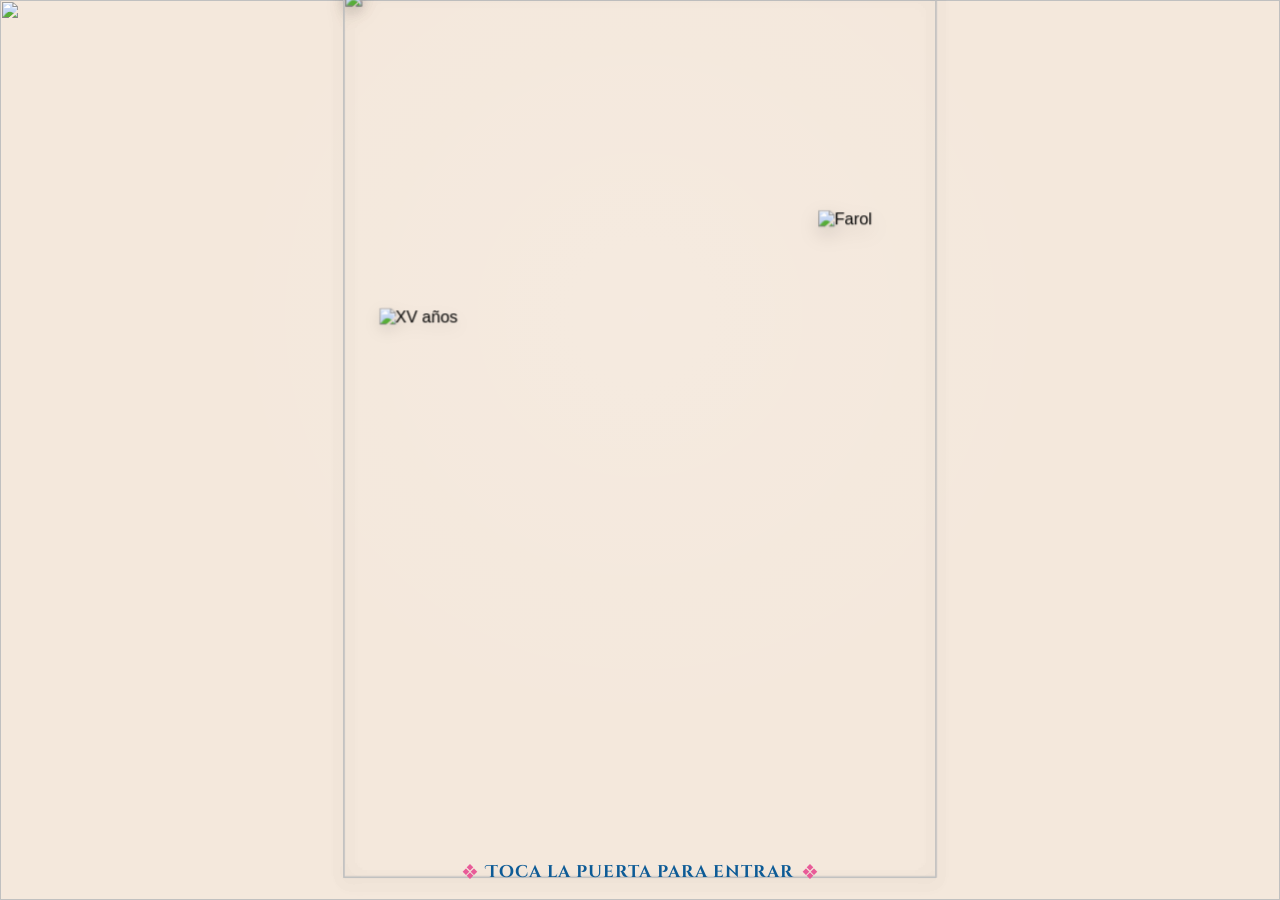
==== index.html @ 1dbf3b3c "Add files via upload" ====
<!DOCTYPE html>
<html lang="es">

<head>

    <meta charset="UTF-8">

    <meta
        name="viewport"
        content="width=device-width, initial-scale=1.0, viewport-fit=cover">

    <title>Mis XV Jimena</title>

    <link
        rel="stylesheet"
        href="css/style.css?v=12">

    <link
        rel="preconnect"
        href="https://fonts.googleapis.com">

    <link
        rel="preconnect"
        href="https://fonts.gstatic.com"
        crossorigin>

    <link
        href="https://fonts.googleapis.com/css2?family=Cinzel+Decorative:wght@400;700&display=swap"
        rel="stylesheet">

</head>

<body>


    <!-- =====================================
         INTRO
    ====================================== -->

    <main
        class="intro"
        id="intro">


        <!-- =====================================
             PAISAJE FINAL
             Queda detrás de la portada
        ====================================== -->

        <div
            class="vista-previa-invitacion"
            aria-hidden="true">

            <img
                src="assets/img/fondo-invitacion.png"
                alt="Paisaje de Santorini">

        </div>


        <!-- =====================================
             CÁMARA
        ====================================== -->

        <div
            class="camara"
            id="camara">


            <!-- =====================================
                 FONDO
            ====================================== -->

            <img
                src="assets/img/fondo-pared-intro3.png"
                class="fondo-pared"
                alt="">


            <!-- =====================================
                 ESCENA DE LA PUERTA
            ====================================== -->

            <section
                class="escena"
                id="escenaPuerta"
                aria-label="Puerta de entrada">


                <!-- =================================
                     INTERIOR
                ================================== -->

                <div
                    class="interior"
                    id="interiorPuerta"
                    aria-hidden="true">

                    <img
                        src="assets/img/fondo-invitacion.png"
                        class="paisaje-puerta"
                        alt="">

                </div>


                <!-- =================================
                     PUERTA IZQUIERDA
                ================================== -->

                <img
                    src="assets/img/puerta-izquierda.png"
                    class="capa-completa puerta puerta-izquierda"
                    alt="">


                <!-- =================================
                     PUERTA DERECHA
                ================================== -->

                <img
                    src="assets/img/puerta-derecha.png"
                    class="capa-completa puerta puerta-derecha"
                    alt="">


                <!-- =================================
                     MARCO
                ================================== -->

                <img
                    src="assets/img/marco-grada.png"
                    class="capa-completa marco-grada"
                    alt="">


                <!-- =================================
                     FLORES SUPERIORES
                ================================== -->

                <img
                    src="assets/img/flores-arriba3.png"
                    class="flores-superiores"
                    alt="">


                <!-- =================================
                     FLORERO IZQUIERDO
                ================================== -->

                <img
                    src="assets/img/florero-izquierdo2.png"
                    class="florero florero-izquierdo"
                    alt="">


                <!-- =================================
                     FLORERO DERECHO
                ================================== -->

                <img
                    src="assets/img/florero-izquierdo2.png"
                    class="florero florero-derecho"
                    alt="">


                <!-- =================================
                     LETRERO XV AÑOS
                ================================== -->

                <img
                    src="assets/img/xv-anios.png"
                    class="letrero-xv"
                    alt="XV años">


                <!-- =================================
                     FAROL
                ================================== -->

                <img
                    src="assets/img/farol.png"
                    class="farol"
                    alt="Farol">


            </section>

        </div>


        <!-- =====================================
             BOTÓN ENTRAR
        ====================================== -->

        <div
            class="boton-entrar"
            id="botonAbrir"
            role="button"
            tabindex="0"
            aria-label="Abrir la puerta">


            <img
                src="assets/img/Frame.png"
                class="marco-boton"
                alt="">


            <div class="contenido-boton">


                <span class="rombo">
                    ❖
                </span>


                <span class="texto-boton">
                    Toca la puerta para entrar
                </span>


                <span class="rombo">
                    ❖
                </span>


            </div>

        </div>


    </main>


    <!-- =====================================
         MÚSICA
    ====================================== -->

    <audio
        id="musica"
        preload="auto"
        loop>

        <source
            src="assets/audio/ABBA - Mamma Mia.mp3"
            type="audio/mpeg">

    </audio>


    <!-- =====================================
         PÉTALOS
         16 PÉTALOS
    ====================================== -->

    <div
        class="petalos"
        aria-hidden="true">


        <!-- PÉTALOS ORIGINALES -->

        <span></span>
        <span></span>
        <span></span>
        <span></span>
        <span></span>
        <span></span>
        <span></span>
        <span></span>


        <!-- PÉTALOS NUEVOS -->

        <span></span>
        <span></span>
        <span></span>
        <span></span>
        <span></span>
        <span></span>
        <span></span>
        <span></span>


    </div>


    <!-- =====================================
         JAVASCRIPT
    ====================================== -->

    <script src="js/script.js?v=12"></script>


</body>

</html>
---- css/style.css ----
/* ==================================================
   1. RESET
================================================== */

*{
    margin:0;
    padding:0;
    box-sizing:border-box;
}

html,
body{
    width:100%;
    min-height:100%;
}

html{
    overflow:hidden;
}

body{
    min-height:100vh;
    min-height:100dvh;

    overflow:hidden;

    background:#f4e8dc;

    font-family:
        Arial,
        Helvetica,
        sans-serif;

    overscroll-behavior:none;
}


/* ==================================================
   2. VARIABLES
================================================== */

:root{
    /* Colores */

    --color-crema:#f4e8dc;
    --color-azul:#0d5b96;
    --color-rosa:#e85b98;
    --color-petalo:#f76ba9;

    /* Capas */

    --z-fondo:0;
    --z-iluminacion:1;
    --z-paisaje:5;
    --z-escena:10;
    --z-interior:15;
    --z-puertas:20;
    --z-marco:30;
    --z-farol:42;
    --z-letrero:43;
    --z-floreros:45;
    --z-flores:50;
    --z-petalos:80;
    --z-boton:100;

    /* Duraciones */

    --duracion-puertas:2s;
    --duracion-paisaje:1s;
    --duracion-desvanecer:.85s;
    --duracion-zoom:1.8s;

    /* Curvas de animación */

    --curva-suave:cubic-bezier(.22,.61,.36,1);
    --curva-cinematica:cubic-bezier(.16,.84,.28,1);
}


/* ==================================================
   3. CONTENEDOR PRINCIPAL
================================================== */

.intro{
    position:relative;

    width:100vw;
    height:100vh;
    height:100dvh;

    display:flex;
    align-items:center;
    justify-content:center;

    overflow:hidden;

    background:var(--color-crema);

    isolation:isolate;
}

/* ==================================================
   CÁMARA DE LA PORTADA
================================================== */

.camara{
    position:absolute;
    inset:0;
    z-index:10;

    width:100%;
    height:100%;

    overflow:hidden;

    transform-origin:center center;

    transform:
        translate3d(0, 0, 0)
        scale(1);

    will-change:
        transform,
        opacity;

    transition:
        transform 3.2s cubic-bezier(.18,.78,.22,1),
        opacity .8s ease;
}

/* ==================================================
   4. FONDO DE LA PORTADA
================================================== */

.fondo-pared{
    position:absolute;
    inset:0;

    width:100%;
    height:100%;

    object-fit:cover;
    object-position:center;

    z-index:var(--z-fondo);

    pointer-events:none;
    user-select:none;
}


/* Iluminación suave sobre el fondo */

.intro::before{
    content:"";

    position:absolute;
    inset:0;

    background:
        radial-gradient(
            circle at 50% 35%,
            rgba(255,255,255,.10),
            transparent 52%
        );

    z-index:var(--z-iluminacion);

    pointer-events:none;
}


/* ==================================================
   5. PAISAJE DE SANTORINI
================================================== */

/* ==================================================
   PAISAJE A PANTALLA COMPLETA
================================================== */

/* Paisaje que se mostrará al terminar */

.vista-previa-invitacion{
    position:fixed;
    inset:0;

    width:100vw;
    height:100vh;
    height:100dvh;

    overflow:hidden;

    background:var(--color-crema);

    opacity:0;
    transform:scale(1.12);

    z-index:7;

    pointer-events:none;

    will-change:
        opacity,
        transform;

    transition:
        opacity 1s ease,
        transform 2.5s cubic-bezier(.16,.84,.28,1);
}

.vista-previa-invitacion img{
    display:block;

    width:100%;
    height:100%;

    object-fit:cover;
    object-position:center 65%;

    user-select:none;
    pointer-events:none;
}


/* ==================================================
   6. ESCENA PRINCIPAL
================================================== */

.escena{
    position:absolute;

    left:50%;
    top:50%;

    width:min(64dvh, 620px, 96vw);
    height:auto;

    aspect-ratio:2 / 3;

    perspective:2200px;
    transform-style:preserve-3d;

    transform:
        translate(-50%, -52%)
        scale(1.03);

    cursor:pointer;

    z-index:var(--z-escena);

    transition:
        opacity var(--duracion-desvanecer) ease,
        transform var(--duracion-desvanecer) ease;
}

/* ==================================================
   7. CAPAS QUE OCUPAN TODA LA ESCENA
================================================== */

.capa-completa{
    position:absolute;
    inset:0;

    width:100%;
    height:100%;

    object-fit:contain;
    object-position:center;

    pointer-events:none;
    user-select:none;
}

/* ==================================================
   INTERIOR DETRÁS DE LAS PUERTAS
================================================== */

.interior{
    position:absolute;
    left:29.2%;
    top:17.8%;
    width:41.6%;
    height:53.6%;
    overflow:hidden;
    background:transparent;
    opacity:1;
    z-index:4;
    pointer-events:none;
    clip-path: inset(0 round 160px 160px 0 0);
}

.paisaje-puerta{
    display:block;

    width:100%;
    height:100%;

    object-fit:cover;
    object-position:center 65%;

    transform:scale(1.08);

    user-select:none;
    pointer-events:none;

    transition:
        transform 3.2s cubic-bezier(.18,.78,.22,1);
}

/* ==================================================
   9. PUERTAS
================================================== */

.puerta{
    z-index:var(--z-puertas);

    transform-style:preserve-3d;

    backface-visibility:visible;
    -webkit-backface-visibility:visible;

    will-change:transform;

    filter:
        drop-shadow(
            0 4px 8px rgba(0,0,0,.12)
        );

    transition:
        transform var(--duracion-puertas) var(--curva-suave),
        filter .6s ease,
        opacity var(--duracion-desvanecer) ease;
}


/* Puerta izquierda */

.puerta-izquierda{
    transform-origin:27.6% center;
    transform:rotateY(0deg);
}


/* Puerta derecha */

.puerta-derecha{
    transform-origin:73.4% center;
    transform:rotateY(0deg);
}


/* Estado de apertura */

.escena.abierta .puerta-izquierda{
    transform:rotateY(-65deg);
}

.escena.abierta .puerta-derecha{
    transform:rotateY(60deg);
}

.escena.abierta .puerta{
    filter:
        drop-shadow(
            0 8px 14px rgba(0,0,0,.20)
        );
}

.petalos{
    transition:opacity .8s ease;
}

/* ==================================================
   10. MARCO
================================================== */

.marco-grada{

    z-index:var(--z-marco);

    filter:
        drop-shadow(
            0 7px 10px rgba(77,48,29,.13)
        );

    transition:
        opacity var(--duracion-desvanecer) ease;

}


/* ==================================================
   11. FLORES SUPERIORES
================================================== */

.flores-superiores{

    position:absolute;

    left:50%;
    top:3%;

    width:90%;
    height:auto;

    transform:translateX(-50%);

    object-fit:contain;

    pointer-events:none;
    user-select:none;

    z-index:var(--z-flores);

    filter:
        drop-shadow(
            0 6px 8px rgba(85,35,45,.16)
        );

    transition:
        opacity var(--duracion-desvanecer) ease;


}


.florero{

    position:absolute;

    width:26%;
    height:auto;

    bottom:18%;

    object-fit:contain;

    pointer-events:none;
    user-select:none;

    z-index:var(--z-floreros);

    filter:
        drop-shadow(
            0 7px 10px rgba(0,0,0,.16)
        );

    transition:
        opacity var(--duracion-desvanecer) ease;

}

.florero-izquierdo{

    left:2%;

}

.florero-derecho{

    right:2%;

}

.florero-izquierdo{

    left:3%;

}

.florero-derecho{

    right:3%;

}


.letrero-xv{

    position:absolute;

    width:18%;

    left:6%;

    top:36%;

    height:auto;

    object-fit:contain;

    pointer-events:none;

    user-select:none;

    z-index:var(--z-letrero);

    filter:
        drop-shadow(
            0 5px 8px rgba(0,0,0,.13)
        );

}


/* ==================================================
   14. FAROL
================================================== */

.farol{

    position:absolute;

    width:28%;

    right:-8%;
    top:25%;

    height:auto;

    object-fit:contain;

    pointer-events:none;

    user-select:none;

    z-index:var(--z-farol);

    filter:
        drop-shadow(
            0 7px 10px rgba(0,0,0,.18)
        );

    animation:
        brilloFarol
        3.2s
        ease-in-out
        infinite;

}

/* ==================================================
   15. BOTÓN DE ENTRADA
================================================== */

.boton-entrar{
    position:absolute;

    left:50%;
    bottom:28px;

    width:min(390px, 80vw);

    transform:translateX(-50%);

    cursor:pointer;
    user-select:none;

    z-index:var(--z-boton);

    transition:
        transform .25s ease,
        opacity .6s ease;
}

.boton-entrar:hover{
    transform:
        translateX(-50%)
        scale(1.02);
}

.boton-entrar:active{
    transform:
        translateX(-50%)
        scale(.98);
}

.marco-boton{
    display:block;

    width:100%;
    height:auto;

    pointer-events:none;
    user-select:none;
}

.contenido-boton{
    position:absolute;

    left:50%;
    top:39%;

    width:90%;

    display:flex;
    align-items:center;
    justify-content:center;

    gap:10px;

    transform:translate(-50%, -50%);

    pointer-events:none;
}

.texto-boton{
  font-family:"Cinzel Decorative", serif;

    font-size:clamp(15px,1.35vw,20px);

    font-weight:700;

    color:var(--color-azul);

    letter-spacing:1px;

    line-height:1.2;

    text-align:center;

    white-space:nowrap;
}

.rombo{
    position:relative;

    display:inline-flex;
    align-items:center;
    justify-content:center;

    width:12px;
    height:12px;

    flex:0 0 12px;

    color:var(--color-rosa);

    font-size:0;
    line-height:1;
}

.rombo::before{
    content:"❖";

    color:var(--color-rosa);

    font-family:
        Arial,
        Helvetica,
        sans-serif;

    font-size:20px;
    line-height:1;
}

/* ==================================================
   16. PÉTALOS
================================================== */

.petalos{

    position:fixed;

    inset:0;

    overflow:hidden;

    pointer-events:none;

    z-index:var(--z-petalos);

}

.petalos span{
    position:absolute;

    top:-70px;

    width:18px;
    height:24px;

    background-image:url("../assets/img/petalo.png");
    background-size:contain;
    background-repeat:no-repeat;
    background-position:center;

    opacity:.85;

    animation:
        caerPetalo linear infinite;

    will-change:transform;
}

.petalos span:nth-child(1){

    left:8%;

    animation-duration:11s;
    animation-delay:-2s;

}

.petalos span:nth-child(2){

    left:22%;

    animation-duration:13s;
    animation-delay:-6s;

}

.petalos span:nth-child(3){

    left:37%;

    animation-duration:12s;
    animation-delay:-9s;

}

.petalos span:nth-child(4){

    left:50%;

    animation-duration:11.5s;
    animation-delay:-7s;

}

.petalos span:nth-child(5){

    left:65%;

    animation-duration:11.5s;
    animation-delay:-7s;

}

.petalos span:nth-child(6){

    left:78%;

    animation-duration:13.5s;
    animation-delay:-3s;

}

.petalos span:nth-child(7){

    left:90%;

    animation-duration:12.5s;
    animation-delay:-8s;

}

.petalos span:nth-child(8){

    left:55%;

    animation-duration:15s;
    animation-delay:-5s;

}

/* ==================================================
   17. ANIMACIONES
================================================== */

@keyframes brilloFarol{

    0%,
    100%{

        filter:
            drop-shadow(
                0 7px 10px rgba(0,0,0,.18)
            )
            drop-shadow(
                0 0 3px rgba(255,205,105,.22)
            );

    }

    50%{

        filter:
            drop-shadow(
                0 7px 10px rgba(0,0,0,.18)
            )
            drop-shadow(
                0 0 10px rgba(255,205,105,.50)
            );

    }

}


@keyframes caerPetalo{

    0%{
        transform:
            translate3d(0,-80px,0)
            rotate(0deg)
            scale(.75);

        opacity:0;
    }

    8%{
        opacity:.9;
    }

    25%{
        transform:
            translate3d(-28px,25vh,0)
            rotate(100deg)
            scale(.9);
    }

    50%{
        transform:
            translate3d(24px,52vh,0)
            rotate(210deg)
            scale(.8);
    }

    75%{
        transform:
            translate3d(-18px,80vh,0)
            rotate(310deg)
            scale(.95);
    }

    100%{
        transform:
            translate3d(20px,115vh,0)
            rotate(430deg)
            scale(.8);

        opacity:0;
    }

}

/* ==================================================
   TRANSICIÓN HACIA LA INVITACIÓN
================================================== */

/* Evita nuevos clics durante la transición */

.intro.en-transicion{
    cursor:default;
}

.intro.en-transicion .escena,
.intro.en-transicion .boton-entrar{
    pointer-events:none;
}


/* --------------------------------------------------
   TRANSICIONES DE LOS ELEMENTOS DECORATIVOS
-------------------------------------------------- */

.puerta,
.marco-grada,
.flores-superiores,
.florero,
.farol,
.letrero-xv{
    transition:
        opacity var(--duracion-desvanecer) ease,
        transform var(--duracion-puertas) var(--curva-suave),
        filter .6s ease;
}

.petalos{
    transition:opacity .7s ease;
}

/* ==================================================
   EFECTO DE ENTRAR POR LA PUERTA
================================================== */

/* Los pétalos desaparecen durante la entrada */

body.transicion-activa .petalos{
    opacity:0;
}

.petalos{
    transition:opacity .8s ease;
}

/* ==================================================
   EFECTO DE AVANZAR HACIA LA PUERTA
================================================== */

.intro.abriendo .boton-entrar{
    opacity:0;

    transform:
        translateX(-50%)
        translateY(10px)
        scale(.96);

    pointer-events:none;
}

.intro.abriendo .interior{
    opacity:1;
}

.intro.abriendo .paisaje-puerta{
    transform:scale(1.04);
}


/* Movimiento de cámara */

.intro.avanzando .camara{
    transform:
        translate3d(0, 5vh, 0)
        scale(2.65);
}



/* Las capas decorativas desaparecen casi al final */

.intro.avanzando .fondo-pared{
    opacity:0;

    transition:
        opacity .7s ease 2.1s;
}

.intro.avanzando .puerta,
.intro.avanzando .marco-grada,
.intro.avanzando .flores-superiores,
.intro.avanzando .florero,
.intro.avanzando .farol,
.intro.avanzando .letrero-xv{
    opacity:0;

    transition:
        opacity .65s ease 2.15s,
        transform 2s ease,
        filter .6s ease;
}


/* El paisaje queda visible mientras la cámara avanza */

.intro.avanzando .interior{
    opacity:1;
}

.intro.avanzando .paisaje-puerta{
    transform:scale(.92);
}


/* Pétalos fuera de la transición */

body.transicion-activa .petalos{
    opacity:0;
}

.petalos{
    transition:opacity .7s ease;
}

/* ==================================================
   PAISAJE FINAL A PANTALLA COMPLETA
================================================== */

.vista-previa-invitacion{
    position:fixed;
    inset:0;

    width:100vw;
    height:100vh;
    height:100dvh;

    overflow:hidden;

    background:var(--color-crema);

    opacity:0;

    transform:scale(1.12);

    z-index:7;

    pointer-events:none;

    will-change:opacity;
}

.vista-previa-invitacion img{
    display:block;
    width:100%;
    height:100%;
    object-fit:cover;
    object-position:center 65%;
    transform:scale(1);
    user-select:none;
    pointer-events:none;
}

/* ==================================================
   ESTADO FINAL: DEJAR SANTORINI COMO FONDO
================================================== */

.intro.paisaje-final .vista-previa-invitacion{
    opacity:1;
    transform:scale(1);
}

.intro.paisaje-final .boton-entrar{
    opacity:0;
    pointer-events:none;
}

/* ==================================================
   PAISAJE FINAL
================================================== */

.intro.paisaje-final .vista-previa-invitacion{
    opacity:1;
    transform:scale(1);
}

.intro.paisaje-final .camara{
    opacity:0;
    pointer-events:none;
}

/* ==========================================
   INVITACIÓN ABIERTA SOBRE EL INDEX
========================================== */

.contenedor-invitacion-final{
    position:fixed;
    inset:0;

    width:100%;
    height:100vh;
    height:100dvh;

    background:#f4e8dc;

    opacity:0;
    visibility:hidden;

    z-index:10000;

    transition:
        opacity .9s ease,
        visibility 0s linear .9s;
}

.contenedor-invitacion-final.visible{
    opacity:1;
    visibility:visible;

    transition:
        opacity .9s ease;
}

.iframe-invitacion{
    display:block;

    width:100%;
    height:100%;

    border:0;

    background:#f4e8dc;
}

body.invitacion-abierta{
    overflow:hidden;
}

/* ==================================================
   AGRANDAR FRAME DEL BOTÓN Y CENTRARLO
================================================== */

.marco-boton{
    display:block !important;

    width:115% !important;
    max-width:none !important;
    height:auto !important;

    position:relative !important;
    left:50% !important;

    transform:translateX(-50%) !important;

    margin:0 !important;
}
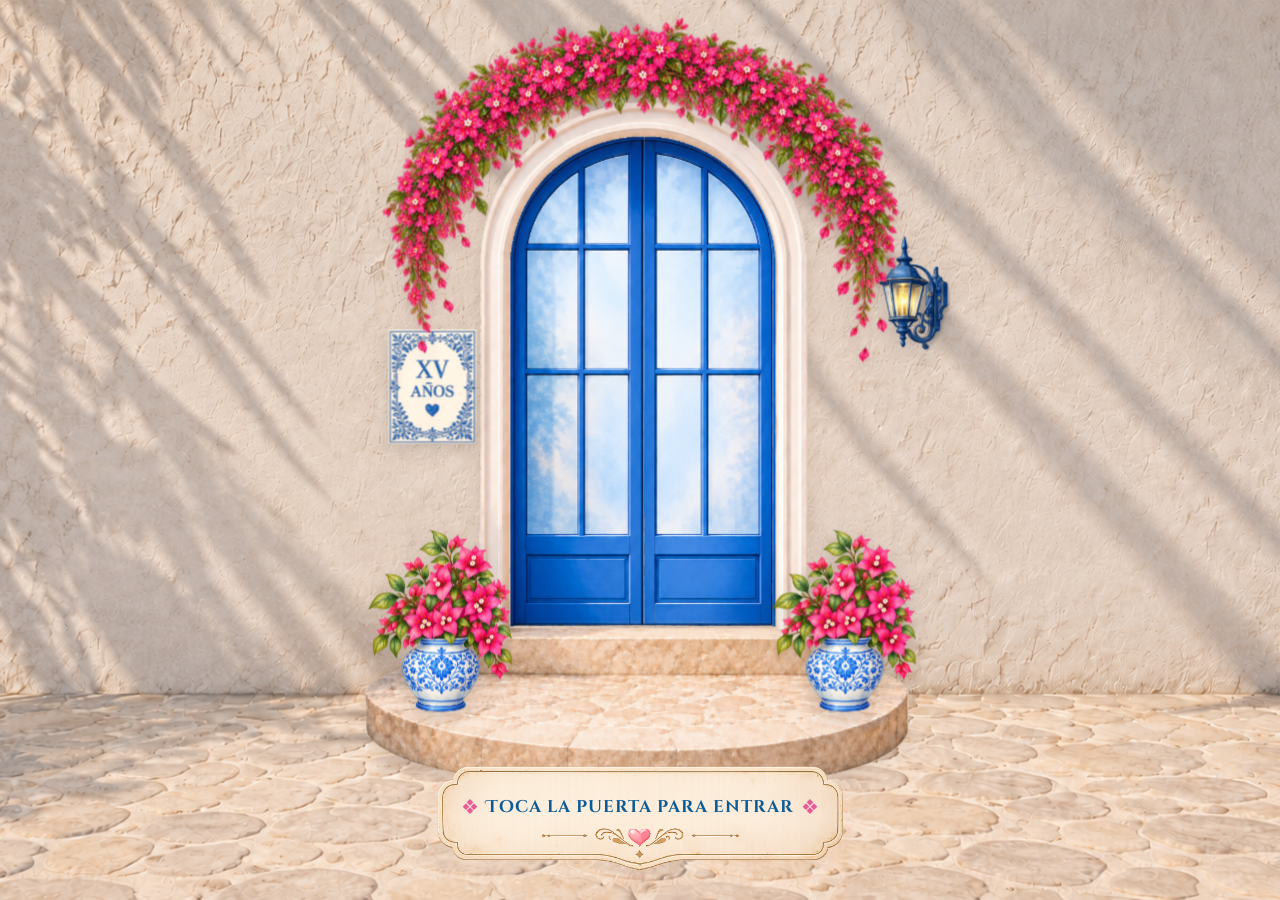
==== commit 24e210e7: "Add files via upload" ====
--- a/index.html
+++ b/index.html
@@ -74,7 +74,8 @@
             <img
                 src="assets/img/fondo-pared-intro3.png"
                 class="fondo-pared"
-                alt="">
+                alt=""
+                loading="lazy">
 
 
             <!-- =====================================
@@ -99,7 +100,8 @@
                     <img
                         src="assets/img/fondo-invitacion.png"
                         class="paisaje-puerta"
-                        alt="">
+                        alt=""
+                        loading="lazy">
 
                 </div>
 
@@ -131,7 +133,8 @@
                 <img
                     src="assets/img/marco-grada.png"
                     class="capa-completa marco-grada"
-                    alt="">
+                    alt=""
+                    loading="lazy">
 
 
                 <!-- =================================
@@ -151,7 +154,8 @@
                 <img
                     src="assets/img/florero-izquierdo2.png"
                     class="florero florero-izquierdo"
-                    alt="">
+                    alt=""
+                    loading="lazy">
 
 
                 <!-- =================================
@@ -161,7 +165,8 @@
                 <img
                     src="assets/img/florero-izquierdo2.png"
                     class="florero florero-derecho"
-                    alt="">
+                    alt=""
+                    loading="lazy">
 
 
                 <!-- =================================
@@ -171,7 +176,8 @@
                 <img
                     src="assets/img/xv-anios.png"
                     class="letrero-xv"
-                    alt="XV años">
+                    alt="XV años"
+                    loading="lazy">
 
 
                 <!-- =================================
@@ -181,7 +187,8 @@
                 <img
                     src="assets/img/farol.png"
                     class="farol"
-                    alt="Farol">
+                    alt="Farol"
+                    loading="lazy">
 
 
             </section>
--- a/css/style.css
+++ b/css/style.css
@@ -1095,7 +1095,7 @@
 .marco-boton{
     display:block !important;
 
-    width:115% !important;
+    width:105% !important;
     max-width:none !important;
     height:auto !important;
 
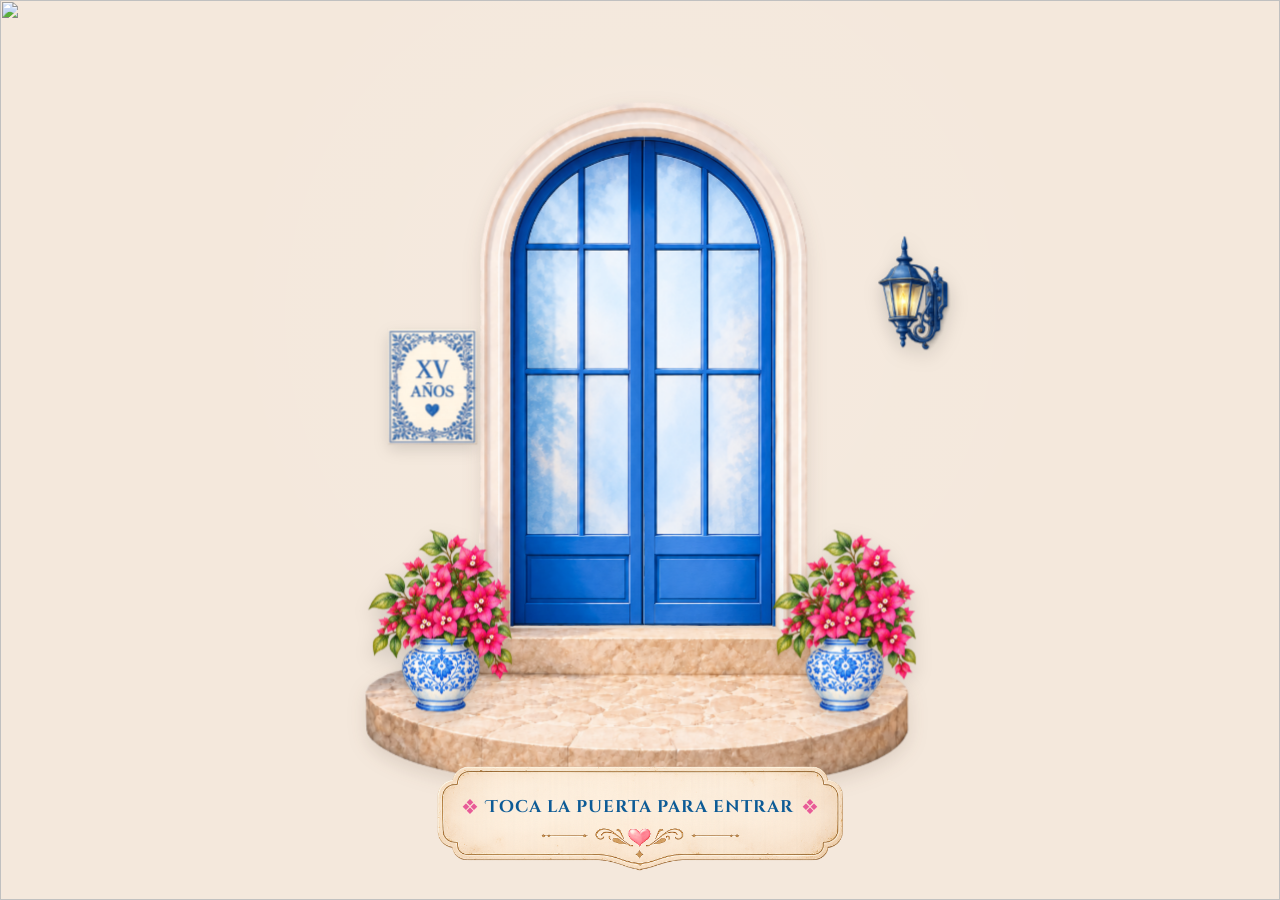
==== commit b87693d4: "Add files via upload" ====
--- a/index.html
+++ b/index.html
@@ -72,7 +72,7 @@
             ====================================== -->
 
             <img
-                src="assets/img/fondo-pared-intro3.png"
+                src="assets/img/fondo-pared-intro3.webp"
                 class="fondo-pared"
                 alt=""
                 loading="lazy">
@@ -142,7 +142,7 @@
                 ================================== -->
 
                 <img
-                    src="assets/img/flores-arriba3.png"
+                    src="assets/img/buganvilias_transparente.webp"
                     class="flores-superiores"
                     alt="">
 
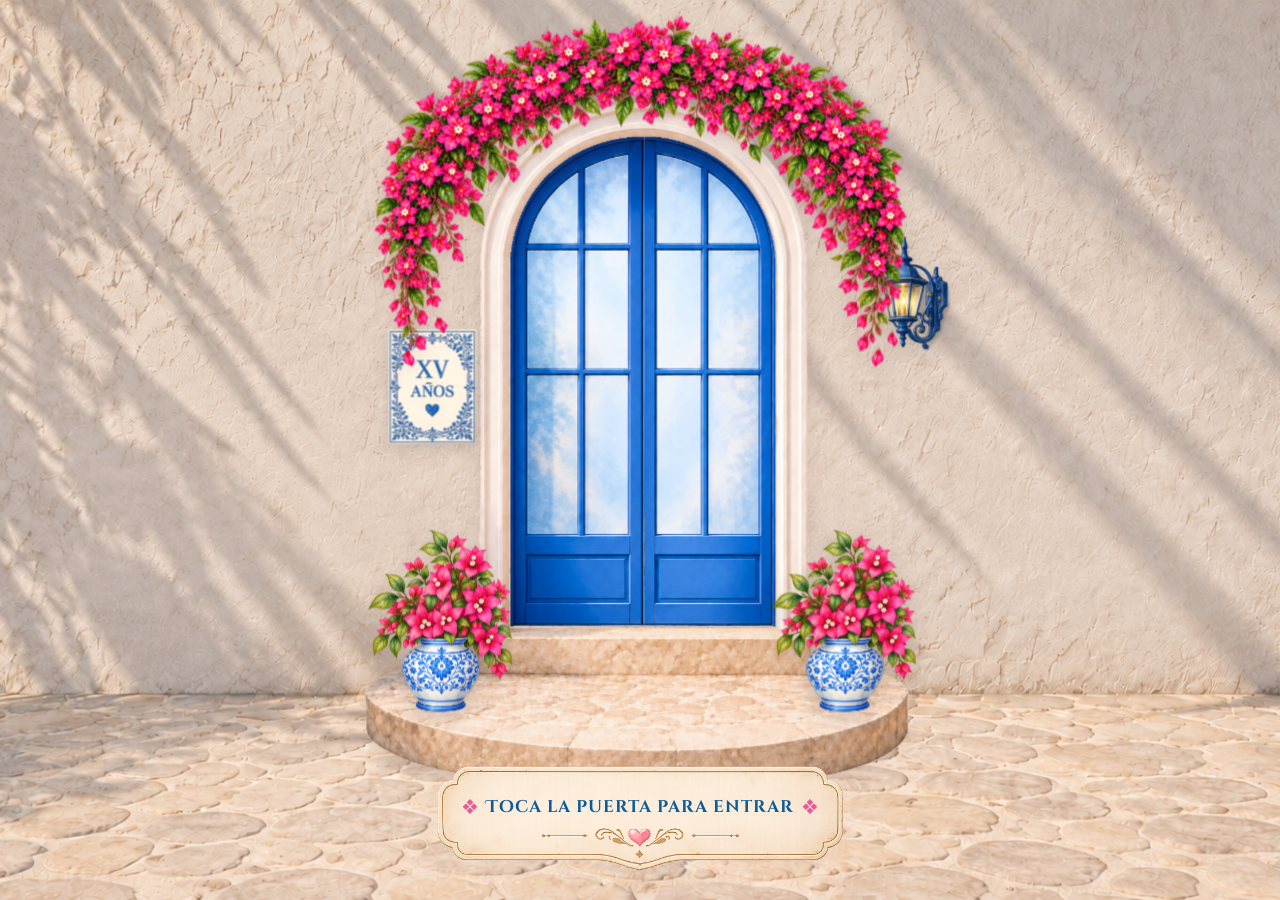
==== commit 299e2dab: "Add files via upload" ====
--- a/index.html
+++ b/index.html
@@ -52,7 +52,7 @@
             aria-hidden="true">
 
             <img
-                src="assets/img/fondo-invitacion.png"
+                src="assets/img/fondo-invitacion4.webp"
                 alt="Paisaje de Santorini">
 
         </div>
@@ -74,8 +74,7 @@
             <img
                 src="assets/img/fondo-pared-intro3.webp"
                 class="fondo-pared"
-                alt=""
-                loading="lazy">
+                alt="">
 
 
             <!-- =====================================
@@ -98,10 +97,9 @@
                     aria-hidden="true">
 
                     <img
-                        src="assets/img/fondo-invitacion.png"
+                        src="assets/img/fondo-invitacion4.webp"
                         class="paisaje-puerta"
-                        alt=""
-                        loading="lazy">
+                        alt="">
 
                 </div>
 
@@ -131,10 +129,9 @@
                 ================================== -->
 
                 <img
-                    src="assets/img/marco-grada.png"
+                    src="assets/img/marco-grada2.webp"
                     class="capa-completa marco-grada"
-                    alt=""
-                    loading="lazy">
+                    alt="">
 
 
                 <!-- =================================
@@ -152,10 +149,9 @@
                 ================================== -->
 
                 <img
-                    src="assets/img/florero-izquierdo2.png"
+                    src="assets/img/florero-izquierdo2.webp"
                     class="florero florero-izquierdo"
-                    alt=""
-                    loading="lazy">
+                    alt="">
 
 
                 <!-- =================================
@@ -163,10 +159,9 @@
                 ================================== -->
 
                 <img
-                    src="assets/img/florero-izquierdo2.png"
+                    src="assets/img/florero-izquierdo2.webp"
                     class="florero florero-derecho"
-                    alt=""
-                    loading="lazy">
+                    alt="">
 
 
                 <!-- =================================
@@ -174,10 +169,9 @@
                 ================================== -->
 
                 <img
-                    src="assets/img/xv-anios.png"
+                    src="assets/img/xv-anios4.webp"
                     class="letrero-xv"
-                    alt="XV años"
-                    loading="lazy">
+                    alt="XV años">
 
 
                 <!-- =================================
@@ -185,10 +179,9 @@
                 ================================== -->
 
                 <img
-                    src="assets/img/farol.png"
+                    src="assets/img/farol3.webp"
                     class="farol"
-                    alt="Farol"
-                    loading="lazy">
+                    alt="Farol">
 
 
             </section>
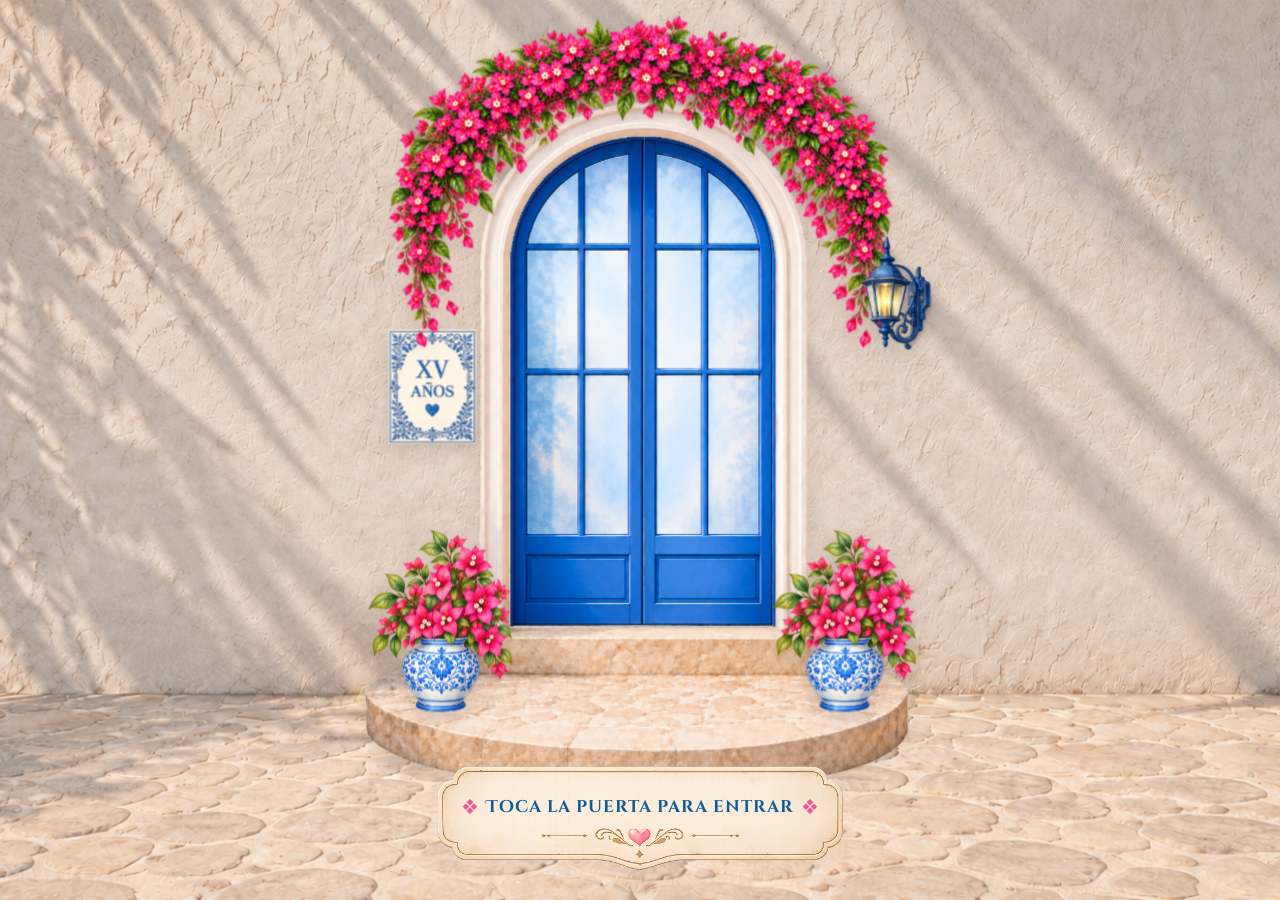
==== commit 4c2bd398: "Update index.html" ====
--- a/index.html
+++ b/index.html
@@ -295,4 +295,8 @@
 
 </body>
 
-</html>+</html>
+
+    <!-- =====================================
+          FIN
+        ====================================== -->
--- a/css/style.css
+++ b/css/style.css
@@ -400,7 +400,7 @@
     left:50%;
     top:3%;
 
-    width:90%;
+    width:85%;
     height:auto;
 
     transform:translateX(-50%);
@@ -1106,3 +1106,50 @@
 
     margin:0 !important;
 }
+
+/* ==========================================================
+   iPHONE 14 — AJUSTE DE LA FRASE
+========================================================== */
+
+@media screen and (min-width: 389px) and (max-width: 391px) {
+
+    .frase-invitacion {
+        width: 82% !important;
+        max-width: 82% !important;
+
+        margin-left: auto !important;
+        margin-right: auto !important;
+
+        font-size: 20px !important;
+        line-height: 1.45 !important;
+
+        text-align: center !important;
+        left: auto !important;
+        right: auto !important;
+    }
+
+}
+
+/* ==================================================
+   FLORES SUPERIORES — TELÉFONO
+================================================== */
+
+@media screen and (max-width: 768px) {
+
+    .flores-superiores{
+        width: 86% !important;  /* un poco más pequeñas */
+        top: 3% !important;     /* un poco más arriba */
+    }
+
+}
+
+.farol{
+    right: -5% !important;
+    top: 25% !important;
+    z-index: 55 !important;
+}
+
+
+
+
+
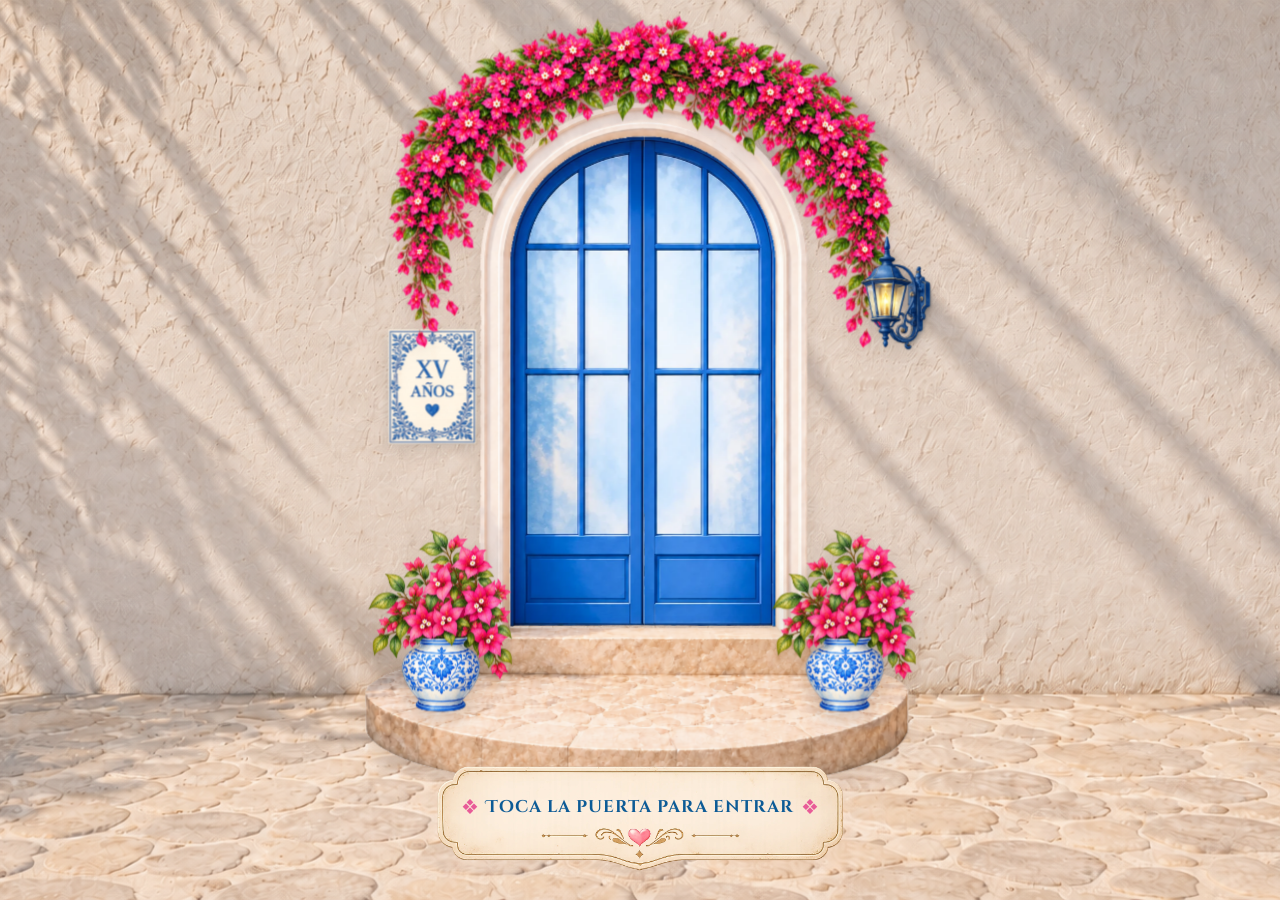
==== commit 14947065: "Add files via upload" ====
--- a/index.html
+++ b/index.html
@@ -109,7 +109,7 @@
                 ================================== -->
 
                 <img
-                    src="assets/img/puerta-izquierda.png"
+                    src="assets/img/puerta-izquierda.webp"
                     class="capa-completa puerta puerta-izquierda"
                     alt="">
 
@@ -119,7 +119,7 @@
                 ================================== -->
 
                 <img
-                    src="assets/img/puerta-derecha.png"
+                    src="assets/img/puerta-derecha.webp"
                     class="capa-completa puerta puerta-derecha"
                     alt="">
 
@@ -202,7 +202,7 @@
 
 
             <img
-                src="assets/img/Frame.png"
+                src="assets/img/Frame.webp"
                 class="marco-boton"
                 alt="">
 
@@ -295,8 +295,4 @@
 
 </body>
 
-</html>
-
-    <!-- =====================================
-          FIN
-        ====================================== -->
+</html>
